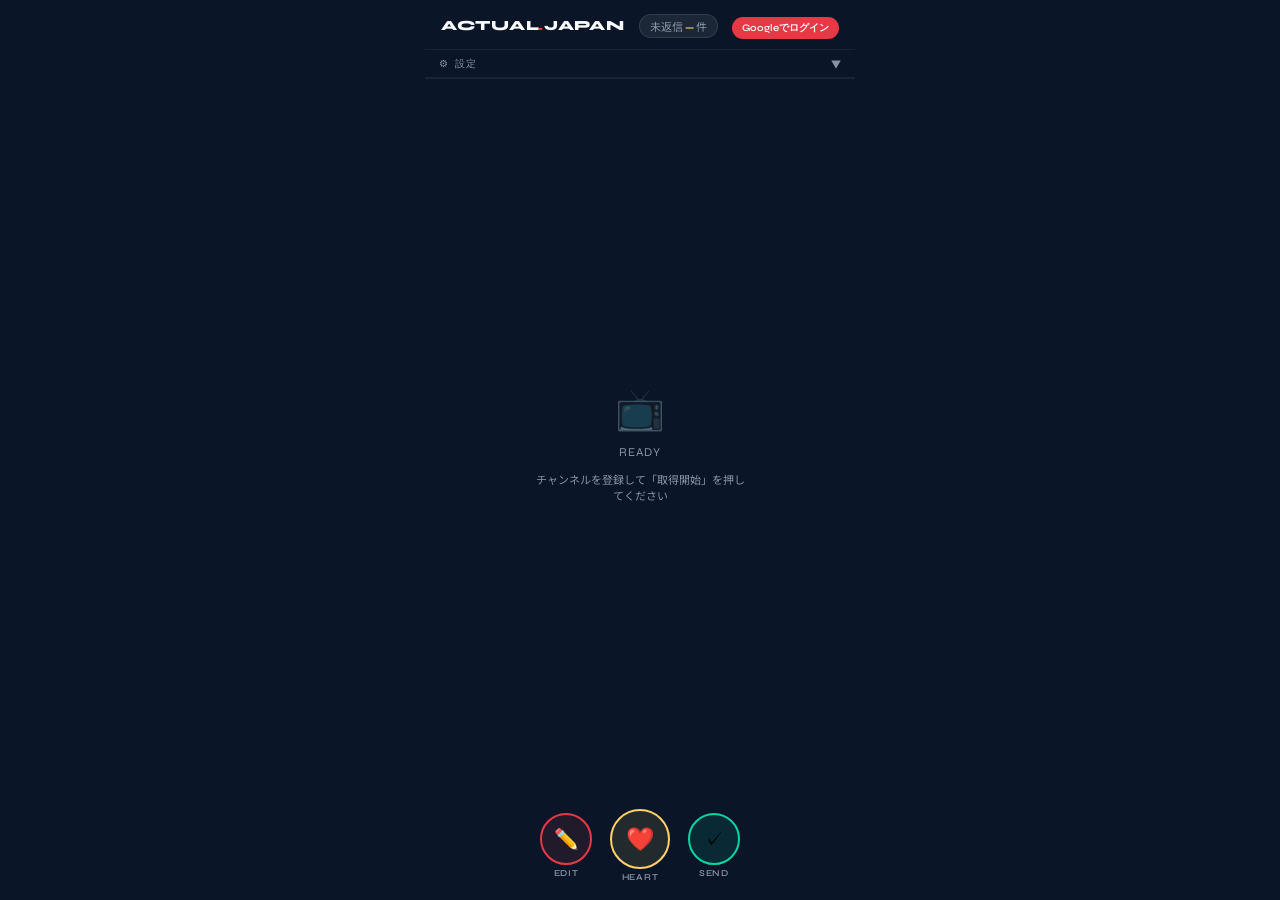
==== youtube-comment-swiper/index.html @ be563d52 "Add YouTube like feature" ====
<!DOCTYPE html>
<html lang="ja">

<head>
    <meta charset="UTF-8">
    <meta name="viewport" content="width=device-width, initial-scale=1.0, maximum-scale=1.0, user-scalable=no">
    <title>ACTUAL JAPAN — Comment Swiper</title>
    <style>
        @import url('https://fonts.googleapis.com/css2?family=Syne:wght@400;600;800&family=Noto+Sans+JP:wght@400;500;700&display=swap');

        :root {
            --navy: #0a1628;
            --navy-mid: #112240;
            --navy-light: #1e3a5f;
            --red: #e63946;
            --white: #f8f9fa;
            --gray: #8892a4;
            --gold: #ffd166;
            --green: #06d6a0;
        }

        * {
            margin: 0;
            padding: 0;
            box-sizing: border-box;
            -webkit-tap-highlight-color: transparent;
        }

        html,
        body {
            height: 100%;
        }

        body {
            font-family: 'Noto Sans JP', sans-serif;
            background: var(--navy);
            color: var(--white);
            height: 100%;
            overflow: hidden;
            display: flex;
            flex-direction: column;
            max-width: 430px;
            margin: 0 auto;
            position: relative;
        }

        /* ── Header ── */
        .header {
            padding: 12px 16px 10px;
            display: flex;
            align-items: center;
            justify-content: space-between;
            flex-shrink: 0;
            border-bottom: 1px solid rgba(255, 255, 255, 0.06);
        }

        .logo {
            font-family: 'Syne', sans-serif;
            font-weight: 800;
            font-size: 14px;
            letter-spacing: 0.05em;
        }

        .logo span {
            color: var(--red);
        }

        .stat-badge {
            background: rgba(255, 255, 255, 0.07);
            border: 1px solid rgba(255, 255, 255, 0.1);
            border-radius: 20px;
            padding: 3px 10px;
            font-size: 11px;
            color: var(--gray);
        }

        .stat-badge b {
            color: var(--gold);
            font-family: 'Syne', sans-serif;
        }

        /* Login button & status */
        .login-btn {
            background: var(--red);
            border: none;
            color: var(--white);
            border-radius: 16px;
            padding: 4px 10px;
            font-size: 10px;
            font-family: 'Syne', sans-serif;
            font-weight: 600;
            cursor: pointer;
            white-space: nowrap;
            transition: opacity 0.15s;
        }

        .login-btn:active {
            opacity: 0.8;
        }

        .login-status {
            display: flex;
            align-items: center;
            gap: 4px;
            font-size: 10px;
            color: var(--green);
            font-family: 'Syne', sans-serif;
            font-weight: 600;
        }

        .login-dot {
            width: 6px;
            height: 6px;
            border-radius: 50%;
            background: var(--green);
        }

        /* ── Settings panel (collapsible) ── */
        .settings-panel {
            flex-shrink: 0;
            border-bottom: 1px solid rgba(255, 255, 255, 0.07);
            overflow: hidden;
            overflow-y: auto;
            max-height: 40vh;
            transition: max-height 0.3s ease;
        }

        .settings-panel.collapsed {
            max-height: 0;
            overflow: hidden;
        }

        .settings-inner {
            padding: 10px 14px 12px;
            display: flex;
            flex-direction: column;
            gap: 8px;
        }

        /* API Keys */
        .section-label {
            font-family: 'Syne', sans-serif;
            font-size: 9px;
            letter-spacing: 0.15em;
            color: var(--gray);
            margin-bottom: 2px;
        }

        .config-input {
            width: 100%;
            background: rgba(255, 255, 255, 0.05);
            border: 1px solid rgba(255, 255, 255, 0.1);
            border-radius: 7px;
            padding: 8px 11px;
            color: var(--white);
            font-size: 11px;
            outline: none;
            font-family: inherit;
            transition: border-color 0.2s;
        }

        .config-input::placeholder {
            color: var(--gray);
        }

        .config-input:focus {
            border-color: var(--gold);
        }

        /* Channel row */
        .channel-row {
            display: flex;
            gap: 7px;
            align-items: center;
        }

        .btn-sm {
            background: var(--navy-light);
            border: 1px solid rgba(255, 255, 255, 0.12);
            color: var(--white);
            border-radius: 7px;
            padding: 8px 11px;
            font-size: 11px;
            font-family: 'Syne', sans-serif;
            font-weight: 600;
            cursor: pointer;
            white-space: nowrap;
            flex-shrink: 0;
            transition: background 0.15s;
        }

        .btn-sm:active {
            background: var(--navy-mid);
        }

        /* Channel chips */
        .channel-chips {
            display: flex;
            flex-wrap: wrap;
            gap: 5px;
        }

        .chip {
            display: flex;
            align-items: center;
            gap: 4px;
            background: rgba(255, 255, 255, 0.07);
            border: 1px solid rgba(255, 255, 255, 0.1);
            border-radius: 20px;
            padding: 3px 8px 3px 10px;
            font-size: 11px;
            cursor: pointer;
            transition: border-color 0.15s;
        }

        .chip.active {
            border-color: var(--gold);
            color: var(--gold);
        }

        .chip-del {
            font-size: 13px;
            color: var(--gray);
            cursor: pointer;
            line-height: 1;
            padding: 0 1px;
        }

        .chip-del:hover {
            color: var(--red);
        }

        /* Mode toggle + fetch */
        .mode-row {
            display: flex;
            gap: 6px;
            align-items: center;
        }

        .mode-toggle {
            flex: 1;
            display: flex;
            background: rgba(255, 255, 255, 0.05);
            border: 1px solid rgba(255, 255, 255, 0.1);
            border-radius: 7px;
            overflow: hidden;
        }

        .mode-btn {
            flex: 1;
            border: none;
            background: none;
            color: var(--gray);
            font-size: 10px;
            font-family: 'Syne', sans-serif;
            font-weight: 600;
            letter-spacing: 0.06em;
            padding: 8px 4px;
            cursor: pointer;
            transition: background 0.15s, color 0.15s;
        }

        .mode-btn.active {
            background: var(--navy-light);
            color: var(--white);
        }

        .fetch-btn {
            background: var(--red);
            border: none;
            color: var(--white);
            border-radius: 7px;
            padding: 8px 14px;
            font-size: 11px;
            font-family: 'Syne', sans-serif;
            font-weight: 700;
            letter-spacing: 0.05em;
            cursor: pointer;
            white-space: nowrap;
            flex-shrink: 0;
            transition: opacity 0.15s;
        }

        .fetch-btn:active {
            opacity: 0.8;
        }

        .fetch-btn:disabled {
            opacity: 0.4;
            cursor: not-allowed;
        }

        /* ── Toggle panel button ── */
        .panel-toggle-bar {
            flex-shrink: 0;
            padding: 6px 14px;
            display: flex;
            align-items: center;
            justify-content: space-between;
            gap: 8px;
            border-bottom: 1px solid rgba(255, 255, 255, 0.06);
            cursor: pointer;
        }

        .panel-toggle-title {
            font-family: 'Syne', sans-serif;
            font-size: 10px;
            letter-spacing: 0.1em;
            color: var(--gray);
            display: flex;
            align-items: center;
            gap: 6px;
        }

        .panel-toggle-arrow {
            font-size: 10px;
            color: var(--gray);
            transition: transform 0.2s;
        }

        .panel-toggle-arrow.open {
            transform: rotate(180deg);
        }

        .progress-bar-wrap {
            flex: 1;
            background: rgba(255, 255, 255, 0.07);
            border-radius: 4px;
            height: 4px;
            overflow: hidden;
        }

        .progress-bar-fill {
            height: 100%;
            background: var(--gold);
            border-radius: 4px;
            width: 0%;
            transition: width 0.4s ease;
        }

        /* ── Card stack area ── */
        .stack-area {
            flex: 1;
            position: relative;
            padding: 8px 14px;
            overflow: hidden;
            min-height: 0;
        }

        /* Loading overlay */
        .loading-overlay {
            position: absolute;
            inset: 0;
            background: rgba(10, 22, 40, 0.88);
            z-index: 50;
            display: flex;
            flex-direction: column;
            align-items: center;
            justify-content: center;
            gap: 12px;
            opacity: 0;
            pointer-events: none;
            transition: opacity 0.2s;
            border-radius: 8px;
        }

        .loading-overlay.active {
            opacity: 1;
            pointer-events: all;
        }

        .spinner {
            width: 34px;
            height: 34px;
            border: 3px solid rgba(255, 255, 255, 0.08);
            border-top-color: var(--gold);
            border-radius: 50%;
            animation: spin 0.75s linear infinite;
        }

        @keyframes spin {
            to {
                transform: rotate(360deg);
            }
        }

        .loading-text {
            font-size: 11px;
            color: var(--gray);
            font-family: 'Syne', sans-serif;
            letter-spacing: 0.1em;
            text-align: center;
            max-width: 240px;
        }

        /* Hint */
        .hint-left,
        .hint-right,
        .hint-up {
            position: absolute;
            top: 50%;
            transform: translateY(-50%);
            z-index: 100;
            pointer-events: none;
            opacity: 0;
            transition: opacity 0.1s;
            display: flex;
            flex-direction: column;
            align-items: center;
            gap: 4px;
        }

        .hint-left {
            left: 18px;
        }

        .hint-right {
            right: 18px;
        }

        .hint-up {
            top: 28px;
            left: 50%;
            transform: translateX(-50%);
        }

        .hint-icon {
            width: 48px;
            height: 48px;
            border-radius: 50%;
            border: 3px solid;
            display: flex;
            align-items: center;
            justify-content: center;
            font-size: 20px;
        }

        .hint-left .hint-icon {
            border-color: var(--red);
            background: rgba(230, 57, 70, 0.15);
        }

        .hint-right .hint-icon {
            border-color: var(--green);
            background: rgba(6, 214, 160, 0.15);
        }

        .hint-up .hint-icon {
            border-color: var(--gold);
            background: rgba(255, 209, 102, 0.15);
        }

        .hint-label {
            font-size: 9px;
            font-weight: 700;
            letter-spacing: 0.1em;
            font-family: 'Syne', sans-serif;
        }

        .hint-left .hint-label {
            color: var(--red);
        }

        .hint-right .hint-label {
            color: var(--green);
        }

        .hint-up .hint-label {
            color: var(--gold);
        }

        /* Heart burst animation */
        .heart-burst {
            position: fixed;
            top: 50%;
            left: 50%;
            transform: translate(-50%, -50%);
            font-size: 80px;
            z-index: 500;
            pointer-events: none;
            animation: heartPop 0.7s ease-out forwards;
        }

        @keyframes heartPop {
            0% {
                opacity: 1;
                transform: translate(-50%, -50%) scale(0.3);
            }

            40% {
                opacity: 1;
                transform: translate(-50%, -50%) scale(1.3);
            }

            100% {
                opacity: 0;
                transform: translate(-50%, -70%) scale(1.6);
            }
        }

        /* Comment card */
        .comment-card {
            position: absolute;
            top: 50%;
            left: 50%;
            transform: translate(-50%, -50%);
            width: calc(100% - 44px);
            max-width: 370px;
            background: var(--navy-mid);
            border: 1px solid rgba(255, 255, 255, 0.1);
            border-radius: 18px;
            padding: 16px;
            cursor: grab;
            user-select: none;
            will-change: transform;
            box-shadow: 0 8px 40px rgba(0, 0, 0, 0.5);
            overflow-y: auto;
            max-height: calc(100% - 16px);
        }

        .comment-card.is-next {
            transform: translate(-50%, calc(-50% + 14px)) scale(0.94);
            z-index: 1;
            pointer-events: none;
        }

        .comment-card.is-top {
            z-index: 10;
        }

        .comment-card.snap-back {
            transition: transform 0.4s cubic-bezier(0.34, 1.56, 0.64, 1);
        }

        /* Video source badge on card */
        .video-badge {
            display: flex;
            align-items: center;
            gap: 5px;
            background: rgba(255, 255, 255, 0.06);
            border-radius: 6px;
            padding: 5px 8px;
            margin-bottom: 12px;
            font-size: 10px;
            color: var(--gray);
        }

        .video-badge-icon {
            color: var(--red);
            font-size: 11px;
            flex-shrink: 0;
        }

        .video-badge-title {
            flex: 1;
            min-width: 0;
            white-space: nowrap;
            overflow: hidden;
            text-overflow: ellipsis;
        }

        .commenter-row {
            display: flex;
            align-items: center;
            gap: 9px;
            margin-bottom: 11px;
        }

        .avatar {
            width: 32px;
            height: 32px;
            border-radius: 50%;
            display: flex;
            align-items: center;
            justify-content: center;
            font-weight: 700;
            font-size: 12px;
            flex-shrink: 0;
        }

        .commenter-info {
            flex: 1;
            min-width: 0;
        }

        .commenter-name {
            font-size: 12px;
            font-weight: 700;
            white-space: nowrap;
            overflow: hidden;
            text-overflow: ellipsis;
        }

        .comment-time {
            font-size: 10px;
            color: var(--gray);
        }

        .like-count {
            font-size: 10px;
            color: var(--gray);
            display: flex;
            align-items: center;
            gap: 2px;
            flex-shrink: 0;
        }

        .comment-text {
            font-size: 13px;
            line-height: 1.65;
            color: var(--white);
            margin-bottom: 11px;
            word-break: break-word;
            display: -webkit-box;
            -webkit-line-clamp: 8;
            line-clamp: 8;
            -webkit-box-orient: vertical;
            overflow: hidden;
        }

        .comment-text.expanded {
            -webkit-line-clamp: unset;
            line-clamp: unset;
        }

        /* Period filter */
        .period-toggle {
            flex: 1;
            display: flex;
            background: rgba(255, 255, 255, 0.05);
            border: 1px solid rgba(255, 255, 255, 0.1);
            border-radius: 7px;
            overflow: hidden;
        }

        .period-btn {
            flex: 1;
            border: none;
            background: none;
            color: var(--gray);
            font-size: 9px;
            font-family: 'Syne', sans-serif;
            font-weight: 600;
            letter-spacing: 0.04em;
            padding: 7px 2px;
            cursor: pointer;
            transition: background 0.15s, color 0.15s;
        }

        .period-btn.active {
            background: var(--navy-light);
            color: var(--white);
        }

        /* Studio link */
        .studio-link {
            display: inline-flex;
            align-items: center;
            gap: 4px;
            background: rgba(255, 255, 255, 0.06);
            border: 1px solid rgba(255, 255, 255, 0.1);
            border-radius: 5px;
            padding: 4px 9px;
            font-size: 10px;
            color: var(--gray);
            text-decoration: none;
            margin-bottom: 10px;
            transition: border-color 0.15s, color 0.15s;
            cursor: pointer;
        }

        .studio-link:hover {
            border-color: var(--gold);
            color: var(--gold);
        }

        .expand-btn {
            font-size: 10px;
            color: var(--gold);
            cursor: pointer;
            background: none;
            border: none;
            padding: 0;
            margin-bottom: 9px;
        }

        .divider {
            height: 1px;
            background: rgba(255, 255, 255, 0.07);
            margin-bottom: 11px;
        }

        .ai-reply-label {
            font-size: 9px;
            font-family: 'Syne', sans-serif;
            font-weight: 600;
            letter-spacing: 0.12em;
            color: var(--gold);
            margin-bottom: 6px;
            display: flex;
            align-items: center;
            gap: 5px;
        }

        .ai-reply-label.loading::before {
            content: '';
            display: inline-block;
            width: 5px;
            height: 5px;
            border-radius: 50%;
            background: var(--gold);
            animation: pulse 1.5s infinite;
            flex-shrink: 0;
        }

        @keyframes pulse {

            0%,
            100% {
                opacity: 1;
                transform: scale(1);
            }

            50% {
                opacity: 0.4;
                transform: scale(0.6);
            }
        }

        .ai-reply-text {
            font-size: 12px;
            line-height: 1.6;
            color: rgba(248, 249, 250, 0.85);
            background: rgba(255, 255, 255, 0.05);
            border-left: 2px solid var(--gray);
            padding: 9px 11px;
            border-radius: 0 7px 7px 0;
            transition: border-color 0.3s;
        }

        .card-index {
            position: absolute;
            top: 13px;
            right: 15px;
            font-family: 'Syne', sans-serif;
            font-size: 10px;
            color: var(--gray);
        }

        /* ── Actions ── */
        .actions {
            padding: 8px 20px 18px;
            display: flex;
            justify-content: center;
            align-items: center;
            gap: 18px;
            flex-shrink: 0;
        }

        .btn {
            display: flex;
            flex-direction: column;
            align-items: center;
            gap: 3px;
            cursor: pointer;
            background: none;
            border: none;
        }

        .btn-circle {
            width: 52px;
            height: 52px;
            border-radius: 50%;
            display: flex;
            align-items: center;
            justify-content: center;
            font-size: 20px;
            border: 2px solid;
            transition: transform 0.15s;
        }

        .btn:active .btn-circle {
            transform: scale(0.9);
        }

        .btn-edit .btn-circle {
            border-color: var(--red);
            background: rgba(230, 57, 70, 0.1);
        }

        .btn-heart .btn-circle {
            border-color: var(--gold);
            background: rgba(255, 209, 102, 0.1);
            width: 60px;
            height: 60px;
            font-size: 23px;
        }

        .btn-send .btn-circle {
            border-color: var(--green);
            background: rgba(6, 214, 160, 0.1);
        }

        .btn-label {
            font-size: 9px;
            font-family: 'Syne', sans-serif;
            font-weight: 600;
            letter-spacing: 0.08em;
            color: var(--gray);
        }

        /* ── Voice modal ── */
        .modal-overlay {
            position: fixed;
            inset: 0;
            background: rgba(10, 22, 40, 0.95);
            z-index: 200;
            display: flex;
            flex-direction: column;
            align-items: center;
            justify-content: center;
            gap: 20px;
            backdrop-filter: blur(8px);
            opacity: 0;
            pointer-events: none;
            transition: opacity 0.2s;
        }

        .modal-overlay.active {
            opacity: 1;
            pointer-events: all;
        }

        .modal-title {
            font-family: 'Syne', sans-serif;
            font-size: 12px;
            letter-spacing: 0.15em;
            color: var(--gray);
        }

        .voice-ring {
            width: 90px;
            height: 90px;
            border-radius: 50%;
            border: 3px solid var(--gold);
            display: flex;
            align-items: center;
            justify-content: center;
            font-size: 36px;
            cursor: pointer;
        }

        .voice-ring.recording {
            animation: ring-pulse 0.8s ease-in-out infinite alternate;
            border-color: var(--red);
        }

        @keyframes ring-pulse {
            from {
                box-shadow: 0 0 0 0 rgba(230, 57, 70, 0.4);
            }

            to {
                box-shadow: 0 0 0 18px rgba(230, 57, 70, 0);
            }
        }

        .voice-instruction {
            font-size: 12px;
            color: var(--gray);
            text-align: center;
            max-width: 260px;
        }

        .voice-transcript {
            font-size: 13px;
            color: var(--white);
            background: rgba(255, 255, 255, 0.06);
            border: 1px solid rgba(255, 255, 255, 0.1);
            border-radius: 10px;
            padding: 10px 14px;
            max-width: 280px;
            min-height: 40px;
            text-align: center;
            line-height: 1.5;
            word-break: break-word;
        }

        .modal-close {
            background: rgba(255, 255, 255, 0.08);
            border: none;
            color: var(--white);
            padding: 9px 26px;
            border-radius: 20px;
            font-family: 'Syne', sans-serif;
            font-size: 11px;
            letter-spacing: 0.1em;
            cursor: pointer;
        }

        /* ── Toast ── */
        .toast {
            position: fixed;
            bottom: 90px;
            left: 50%;
            transform: translateX(-50%) translateY(20px);
            background: var(--navy-mid);
            border: 1px solid rgba(255, 255, 255, 0.12);
            border-radius: 28px;
            padding: 9px 20px;
            font-size: 12px;
            font-weight: 500;
            opacity: 0;
            transition: all 0.3s;
            z-index: 300;
            white-space: nowrap;
        }

        .toast.show {
            opacity: 1;
            transform: translateX(-50%) translateY(0);
        }

        /* ── Empty state ── */
        .empty-state {
            display: none;
            position: absolute;
            top: 50%;
            left: 50%;
            transform: translate(-50%, -50%);
            flex-direction: column;
            align-items: center;
            gap: 10px;
            color: var(--gray);
            text-align: center;
        }

        .empty-state.visible {
            display: flex;
        }

        .empty-icon {
            font-size: 40px;
            opacity: 0.4;
        }

        .empty-text {
            font-family: 'Syne', sans-serif;
            font-size: 12px;
            letter-spacing: 0.1em;
        }
    </style>
</head>

<body>

    <!-- Header -->
    <div class="header">
        <div class="logo">ACTUAL<span>.</span>JAPAN</div>
        <div class="stat-badge">未返信 <b id="count">—</b> 件</div>
        <div id="authArea">
            <button class="login-btn" id="loginBtn" onclick="startOAuth()">Googleでログイン</button>
        </div>
    </div>

    <!-- Settings panel toggle bar -->
    <div class="panel-toggle-bar" id="panelToggleBar" onclick="togglePanel()">
        <div class="panel-toggle-title">
            ⚙ <span id="panelToggleLabel">設定</span>
        </div>
        <div class="progress-bar-wrap" id="progressWrap" style="display:none">
            <div class="progress-bar-fill" id="progressFill"></div>
        </div>
        <div class="panel-toggle-arrow" id="panelArrow">▼</div>
    </div>

    <!-- Settings panel -->
    <div class="settings-panel collapsed" id="settingsPanel">
        <div class="settings-inner">

            <!-- API Keys -->
            <div class="section-label">API KEYS</div>
            <input type="password" id="ytApiKey" class="config-input" placeholder="YouTube Data API キー（必須）"
                autocomplete="off" />
            <input type="password" id="claudeApiKey" class="config-input" placeholder="Claude APIキー（未入力: モック返信）"
                autocomplete="off" />

            <!-- Channel input -->
            <div class="section-label" style="margin-top:4px">チャンネル登録</div>
            <div class="channel-row">
                <input type="text" id="channelInput" class="config-input" placeholder="チャンネルURL または @handle または チャンネルID"
                    autocomplete="off" />
                <button class="btn-sm" onclick="addChannel()">追加</button>
            </div>
            <div class="channel-chips" id="channelChips">
                <!-- Channel chips will be added here -->
            </div>

            <!-- Period filter -->
            <div class="section-label" style="margin-top:4px">対象期間</div>
            <div class="period-toggle">
                <button class="period-btn active" id="period1w" onclick="setPeriod('1w')">1週間</button>
                <button class="period-btn" id="period1m" onclick="setPeriod('1m')">1ヶ月</button>
                <button class="period-btn" id="period3m" onclick="setPeriod('3m')">3ヶ月</button>
                <button class="period-btn" id="periodAll" onclick="setPeriod('all')">全期間</button>
            </div>

            <!-- Mode + Fetch -->
            <div class="mode-row">
                <div class="mode-toggle">
                    <button class="mode-btn active" id="modeNormal" onclick="setMode('normal')">通常<br><span
                            style="font-size:9px;opacity:0.7">直近20本</span></button>
                    <button class="mode-btn" id="modeBulk" onclick="setMode('bulk')">一括<br><span
                            style="font-size:9px;opacity:0.7">全動画</span></button>
                </div>
                <button class="fetch-btn" id="fetchBtn" onclick="handleFetch()">取得開始</button>
            </div>

        </div>
    </div>

    <!-- Card stack -->
    <div class="stack-area" id="stackArea">
        <div class="loading-overlay" id="loadingOverlay">
            <div class="spinner"></div>
            <div class="loading-text" id="loadingText">取得中...</div>
        </div>
        <div class="hint-left" id="hintLeft">
            <div class="hint-icon">✏️</div>
            <div class="hint-label">EDIT</div>
        </div>
        <div class="hint-right" id="hintRight">
            <div class="hint-icon">✓</div>
            <div class="hint-label">SEND</div>
        </div>
        <div class="hint-up" id="hintUp">
            <div class="hint-icon">❤️</div>
            <div class="hint-label">HEART</div>
        </div>
        <div class="empty-state visible" id="emptyState">
            <div class="empty-icon">📺</div>
            <div class="empty-text">READY</div>
            <div style="font-size:11px;margin-top:2px">チャンネルを登録して「取得開始」を押してください</div>
        </div>
    </div>

    <!-- Actions -->
    <div class="actions">
        <button class="btn btn-edit" onclick="swipeLeft()">
            <div class="btn-circle">✏️</div>
            <div class="btn-label">EDIT</div>
        </button>
        <button class="btn btn-heart" onclick="swipeUp()">
            <div class="btn-circle">❤️</div>
            <div class="btn-label">HEART</div>
        </button>
        <button class="btn btn-send" onclick="swipeRight()">
            <div class="btn-circle">✓</div>
            <div class="btn-label">SEND</div>
        </button>
    </div>

    <!-- Voice Modal -->
    <div class="modal-overlay" id="voiceModal">
        <div class="modal-title">🎙️ 音声で返信を修正</div>
        <div class="voice-ring" id="voiceRing" onclick="toggleRecording()">🎙️</div>
        <div class="voice-instruction" id="voiceInstruction">タップして録音開始<br>どう修正したいかを話してください</div>
        <div class="voice-transcript" id="voiceTranscript" style="display:none"></div>
        <button class="modal-close" onclick="closeVoice()">キャンセル</button>
    </div>

    <div class="toast" id="toast"></div>

    <script>
        /* ═══════════════════════════════════════════
           STATE
        ═══════════════════════════════════════════ */
        var channels = [];          // { id, name, handle }
        var activeChannelIdx = -1;  // index of active channel
        var currentMode = 'normal'; // 'normal' | 'bulk'
        var periodFilter = '1w';    // '1w' | '1m' | '3m' | 'all'
        var panelOpen = false;

        // Comment queue (full unreplied list fetched from API)
        var commentQueue = [];   // all unreplied comments fetched so far
        var queueOffset = 0;     // how many have been loaded into cards
        var BATCH_SIZE = 25;

        // Card state
        var comments = [];       // currently-loaded batch in cards
        var cards = [];
        var currentIdx = 0;
        var topCard = null;
        var startX = 0, startY = 0, currentX = 0, currentY = 0;
        var isDragging = false;

        // Fetch state for background pagination
        var fetchState = null;  // { videoIds, videoIdIdx, nextPageToken, videoTitles }

        var COLORS = ['#e63946', '#ffd166', '#06d6a0', '#118ab2', '#9b5de5', '#f77f00', '#ef476f', '#26c485'];

        // OAuth / API
        var API_BASE_URL = 'https://anti-gravity-project-iota.vercel.app';
        var oauthAccessToken = localStorage.getItem('yt_access_token') || null;

        // ページロード時にURLフラグメントからaccess_tokenを取得
        (function () {
            var hash = window.location.hash.substring(1);
            if (hash) {
                var params = new URLSearchParams(hash);
                var token = params.get('access_token');
                if (token) {
                    oauthAccessToken = token;
                    localStorage.setItem('yt_access_token', token);
                    // URLからハッシュを削除（トークン漏洩防止）
                    history.replaceState(null, '', window.location.pathname + window.location.search);
                }
            }
            updateAuthUI();
        })();

        function startOAuth() {
            window.location.href = API_BASE_URL + '/api/auth';
        }

        function updateAuthUI() {
            var area = document.getElementById('authArea');
            if (oauthAccessToken) {
                area.innerHTML = '<div class="login-status"><div class="login-dot"></div>CONNECTED</div>';
            } else {
                area.innerHTML = '<button class="login-btn" id="loginBtn" onclick="startOAuth()">Googleでログイン</button>';
            }
        }


        /* ═══════════════════════════════════════════
           PANEL TOGGLE
        ═══════════════════════════════════════════ */
        function togglePanel() {
            panelOpen = !panelOpen;
            document.getElementById('settingsPanel').classList.toggle('collapsed', !panelOpen);
            var arrow = document.getElementById('panelArrow');
            arrow.classList.toggle('open', panelOpen);
        }


        /* ═══════════════════════════════════════════
           MODE TOGGLE
        ═══════════════════════════════════════════ */
        function setPeriod(p) {
            periodFilter = p;
            document.getElementById('period1w').classList.toggle('active', p === '1w');
            document.getElementById('period1m').classList.toggle('active', p === '1m');
            document.getElementById('period3m').classList.toggle('active', p === '3m');
            document.getElementById('periodAll').classList.toggle('active', p === 'all');
        }

        function setMode(mode) {
            currentMode = mode;
            document.getElementById('modeNormal').classList.toggle('active', mode === 'normal');
            document.getElementById('modeBulk').classList.toggle('active', mode === 'bulk');
        }


        /* ═══════════════════════════════════════════
           CHANNEL MANAGEMENT
        ═══════════════════════════════════════════ */
        function addChannel() {
            var input = document.getElementById('channelInput').value.trim();
            if (!input) return;

            var ytKey = document.getElementById('ytApiKey').value.trim();
            if (!ytKey) { showToast('⚠️ YouTube APIキーを入力してください'); return; }

            setLoading(true, 'チャンネル情報を取得中...');

            resolveChannelId(input, ytKey)
                .then(function (ch) {
                    // Avoid duplicates
                    for (var i = 0; i < channels.length; i++) {
                        if (channels[i].id === ch.id) {
                            showToast('⚠️ このチャンネルは既に登録されています');
                            setLoading(false);
                            return;
                        }
                    }
                    channels.push(ch);
                    renderChips();
                    setActiveChannel(channels.length - 1);
                    document.getElementById('channelInput').value = '';
                    setLoading(false);
                    showToast('✅ 登録: ' + ch.name);
                })
                .catch(function (err) {
                    setLoading(false);
                    showToast('❌ ' + err.message);
                });
        }

        function resolveChannelId(input, ytKey) {
            // Try to extract channel ID
            var chId = null;

            // Direct UCxxx ID
            if (/^UC[A-Za-z0-9_-]{22}$/.test(input)) {
                chId = input;
            }
            // URL: /channel/UCxxx
            var m = input.match(/\/channel\/(UC[A-Za-z0-9_-]{22})/);
            if (m) chId = m[1];

            if (chId) {
                // Fetch channel info by ID
                return fetch('https://www.googleapis.com/youtube/v3/channels?part=snippet&id=' + chId + '&key=' + ytKey)
                    .then(function (r) { return r.json(); })
                    .then(function (data) {
                        if (!data.items || !data.items.length) throw new Error('チャンネルが見つかりません');
                        var s = data.items[0].snippet;
                        return { id: chId, name: s.title, handle: s.customUrl || chId };
                    });
            }

            // Handle: @username or youtube.com/@username
            var handle = input;
            m = input.match(/@([A-Za-z0-9_.-]+)/);
            if (m) handle = '@' + m[1];
            else if (!handle.startsWith('@')) handle = '@' + handle;

            return fetch('https://www.googleapis.com/youtube/v3/channels?part=snippet&forHandle=' + encodeURIComponent(handle) + '&key=' + ytKey)
                .then(function (r) { return r.json(); })
                .then(function (data) {
                    if (!data.items || !data.items.length) throw new Error('チャンネルが見つかりません: ' + handle);
                    var item = data.items[0];
                    return { id: item.id, name: item.snippet.title, handle: item.snippet.customUrl || handle };
                });
        }

        function setActiveChannel(idx) {
            activeChannelIdx = idx;
            renderChips();
        }

        function removeChannel(idx) {
            channels.splice(idx, 1);
            if (activeChannelIdx >= channels.length) activeChannelIdx = channels.length - 1;
            renderChips();
        }

        function renderChips() {
            var wrap = document.getElementById('channelChips');
            wrap.innerHTML = '';
            channels.forEach(function (ch, i) {
                var chip = document.createElement('div');
                chip.className = 'chip' + (i === activeChannelIdx ? ' active' : '');
                chip.innerHTML = escapeHtml(ch.name) +
                    '<span class="chip-del" onclick="event.stopPropagation();removeChannel(' + i + ')">×</span>';
                chip.addEventListener('click', function () { setActiveChannel(i); });
                wrap.appendChild(chip);
            });
        }


        /* ═══════════════════════════════════════════
           MAIN FETCH FLOW
        ═══════════════════════════════════════════ */
        function handleFetch() {
            var ytKey = document.getElementById('ytApiKey').value.trim();
            if (!ytKey) { showToast('⚠️ YouTube APIキーを入力してください'); return; }
            if (activeChannelIdx < 0 || !channels[activeChannelIdx]) {
                showToast('⚠️ チャンネルを登録・選択してください'); return;
            }

            var ch = channels[activeChannelIdx];
            var btn = document.getElementById('fetchBtn');
            btn.disabled = true;

            // Reset state
            commentQueue = [];
            queueOffset = 0;
            clearCards();
            document.getElementById('emptyState').classList.remove('visible');
            document.getElementById('progressWrap').style.display = 'flex';
            document.getElementById('progressFill').style.width = '0%';

            // Collapse panel
            if (panelOpen) togglePanel();

            setLoading(true, 'アップロードリストを取得中...');

            // Step 1: Get uploads playlist ID
            fetch('https://www.googleapis.com/youtube/v3/channels?part=contentDetails,snippet&id=' + ch.id + '&key=' + ytKey)
                .then(function (r) { return r.json(); })
                .then(function (data) {
                    if (!data.items || !data.items.length) throw new Error('チャンネル情報が取得できません');
                    var uploadsId = data.items[0].contentDetails.relatedPlaylists.uploads;

                    // Step 2: Get video IDs from uploads playlist
                    var maxVideos = currentMode === 'normal' ? 20 : 999999;
                    return fetchVideoIds(uploadsId, ytKey, maxVideos);
                })
                .then(function (result) {
                    var videoIds = result.ids;
                    var videoTitles = result.titles; // { [videoId]: title }

                    if (videoIds.length === 0) throw new Error('動画が見つかりませんでした');

                    setLoading(true, '動画 0 / ' + videoIds.length + ' を処理中...');
                    fetchState = {
                        videoIds: videoIds,
                        videoIdIdx: 0,
                        videoTitles: videoTitles,
                        ytKey: ytKey
                    };

                    return fetchNextVideoBatch();
                })
                .then(function () {
                    btn.disabled = false;
                })
                .catch(function (err) {
                    setLoading(false);
                    btn.disabled = false;
                    showToast('❌ ' + err.message);
                    console.error(err);
                });
        }

        function fetchVideoIds(uploadsId, ytKey, maxVideos) {
            var ids = [];
            var titles = {};
            var pageToken = '';

            function fetchPage() {
                var url = 'https://www.googleapis.com/youtube/v3/playlistItems?part=snippet&playlistId=' + uploadsId +
                    '&maxResults=50&key=' + ytKey;
                if (pageToken) url += '&pageToken=' + pageToken;

                return fetch(url)
                    .then(function (r) { return r.json(); })
                    .then(function (data) {
                        if (data.error) throw new Error(data.error.message);
                        (data.items || []).forEach(function (item) {
                            var vid = item.snippet.resourceId.videoId;
                            ids.push(vid);
                            titles[vid] = item.snippet.title;
                        });
                        pageToken = data.nextPageToken || '';
                        if (pageToken && ids.length < maxVideos) return fetchPage();
                        return { ids: ids.slice(0, maxVideos), titles: titles };
                    });
            }

            return fetchPage();
        }

        // Fetch unreplied comments for videos one by one
        function fetchNextVideoBatch() {
            if (!fetchState) return Promise.resolve();

            var fs = fetchState;
            var ytKey = fs.ytKey;

            function processVideo() {
                if (fs.videoIdIdx >= fs.videoIds.length) {
                    // Done with all videos
                    setLoading(false);
                    document.getElementById('progressFill').style.width = '100%';

                    if (commentQueue.length === 0) {
                        showToast('✅ 未返信コメントは0件です');
                        document.getElementById('emptyState').innerHTML =
                            '<div class="empty-icon">🎉</div>' +
                            '<div class="empty-text">未返信なし</div>' +
                            '<div style="font-size:11px">すべてのコメントに返信済みです</div>';
                        document.getElementById('emptyState').classList.add('visible');
                    } else {
                        // 新着順（公開日時の降順）でソート
                        commentQueue.sort(function (a, b) {
                            return new Date(b.publishedAt) - new Date(a.publishedAt);
                        });
                        showToast('✅ 未返信コメント ' + commentQueue.length + '件を取得');
                        loadNextBatch();
                    }
                    return Promise.resolve();
                }

                var videoId = fs.videoIds[fs.videoIdIdx];
                var videoTitle = fs.videoTitles[videoId] || '不明な動画';
                var progress = Math.round((fs.videoIdIdx / fs.videoIds.length) * 100);
                document.getElementById('progressFill').style.width = progress + '%';
                setLoading(true, '動画 ' + (fs.videoIdIdx + 1) + ' / ' + fs.videoIds.length + ' を処理中...\n' + videoTitle.substring(0, 30));

                return fetchUnrepliedComments(videoId, videoTitle, ytKey)
                    .then(function (newComments) {
                        commentQueue = commentQueue.concat(newComments);
                        document.getElementById('count').textContent = commentQueue.length + (fs.videoIdIdx < fs.videoIds.length - 1 ? '+' : '');
                        fs.videoIdIdx++;
                        return processVideo();
                    })
                    .catch(function (err) {
                        // Some videos have comments disabled — skip them
                        console.warn('Skipping video', videoId, err.message);
                        fs.videoIdIdx++;
                        return processVideo();
                    });
            }

            return processVideo();
        }

        // 期間フィルターの基準日を取得
        function getPeriodCutoff() {
            if (periodFilter === 'all') return null;
            var now = new Date();
            if (periodFilter === '1w') now.setDate(now.getDate() - 7);
            else if (periodFilter === '1m') now.setMonth(now.getMonth() - 1);
            else if (periodFilter === '3m') now.setMonth(now.getMonth() - 3);
            return now;
        }

        function fetchUnrepliedComments(videoId, videoTitle, ytKey) {
            var unreplied = [];
            var cutoff = getPeriodCutoff();

            function fetchPage(pageToken) {
                var url = 'https://www.googleapis.com/youtube/v3/commentThreads?part=snippet&videoId=' + videoId +
                    '&maxResults=100&order=time&textFormat=plainText&key=' + ytKey;
                if (pageToken) url += '&pageToken=' + pageToken;

                return fetch(url)
                    .then(function (r) { return r.json(); })
                    .then(function (data) {
                        if (data.error) {
                            if (data.error.code === 403 || data.error.code === 404) return [];
                            throw new Error(data.error.message);
                        }
                        var shouldContinue = true;
                        (data.items || []).forEach(function (item) {
                            var s = item.snippet;
                            var top = s.topLevelComment.snippet;
                            var publishedDate = new Date(top.publishedAt);

                            // 期間フィルター: cutoffより古いコメントはスキップ（order=time なので以降も古い）
                            if (cutoff && publishedDate < cutoff) {
                                shouldContinue = false;
                                return;
                            }

                            // totalReplyCount === 0 のみ未返信と判定（シンプル＆高速）
                            if (s.totalReplyCount === 0) {
                                var authorName = top.authorDisplayName || '匿名';
                                // textOriginalを優先、なければtextDisplayを使用
                                var commentText = top.textOriginal || top.textDisplay || '';
                                unreplied.push({
                                    videoId: videoId,
                                    videoTitle: videoTitle,
                                    commentId: s.topLevelComment.id,
                                    name: authorName,
                                    handle: '@' + authorName.replace(/[^A-Za-z0-9]/g, '_').substring(0, 20).toLowerCase(),
                                    time: timeAgo(top.publishedAt),
                                    likes: top.likeCount || 0,
                                    text: commentText,
                                    avatar: getInitials(authorName),
                                    color: COLORS[Math.abs(hashCode(authorName)) % COLORS.length],
                                    publishedAt: top.publishedAt,
                                    apiFetched: false
                                });
                            }
                        });

                        if (shouldContinue && data.nextPageToken) return fetchPage(data.nextPageToken);
                        return unreplied;
                    });
            }

            return fetchPage('');
        }


        /* ═══════════════════════════════════════════
           BATCH LOADING INTO CARDS
        ═══════════════════════════════════════════ */
        function loadNextBatch() {
            var batch = commentQueue.slice(queueOffset, queueOffset + BATCH_SIZE);
            if (batch.length === 0) {
                // No more comments
                document.getElementById('emptyState').innerHTML =
                    '<div class="empty-icon">🎉</div>' +
                    '<div class="empty-text">ALL DONE!</div>' +
                    '<div style="font-size:11px">全未返信コメントに返信しました</div>';
                document.getElementById('emptyState').classList.add('visible');
                return;
            }
            queueOffset += batch.length;
            loadComments(batch, false);
        }

        function loadComments(data, reset) {
            var area = document.getElementById('stackArea');
            if (reset) {
                cards.forEach(function (c) { if (c.parentNode) c.parentNode.removeChild(c); });
                cards = [];
                currentIdx = 0;
                topCard = null;
            }

            comments = data;
            currentIdx = 0;

            // Remove old cards (keep hints + overlay + empty state)
            var old = area.querySelectorAll('.comment-card');
            old.forEach(function (c) { c.parentNode.removeChild(c); });
            cards = [];

            var totalRemaining = commentQueue.length - queueOffset + data.length;
            document.getElementById('count').textContent = totalRemaining;

            comments.forEach(function (c, i) {
                var card = document.createElement('div');
                card.className = 'comment-card ' + (i === 0 ? 'is-top' : (i === 1 ? 'is-next' : ''));
                if (i > 1) card.style.display = 'none';
                card.dataset.idx = i;

                var longText = (c.text || '').length > 110;

                var studioUrl = 'https://studio.youtube.com/video/' + c.videoId + '/comments';

                card.innerHTML =
                    '<div class="card-index"><span style="color:var(--gold);margin-right:6px">' + c.time + '</span>' + (queueOffset - data.length + i + 1) + ' / ' + commentQueue.length + '</div>' +
                    '<div class="video-badge">' +
                    '<span class="video-badge-icon">▶</span>' +
                    '<span class="video-badge-title">' + escapeHtml(c.videoTitle) + '</span>' +
                    '</div>' +
                    '<div class="commenter-row">' +
                    '<div class="avatar" style="background:' + c.color + '22;color:' + c.color + ';border:1.5px solid ' + c.color + '40">' + c.avatar + '</div>' +
                    '<div class="commenter-info">' +
                    '<div class="commenter-name">' + escapeHtml(c.name) + '</div>' +
                    '<div class="comment-time">' + c.time + '</div>' +
                    '</div>' +
                    '<div class="like-count">👍 ' + c.likes + '</div>' +
                    '</div>' +
                    '<div class="comment-text" id="ctext-' + i + '">' + escapeHtml(c.text) + '</div>' +
                    (longText ? '<button class="expand-btn" id="expand-' + i + '" onclick="toggleExpand(' + i + ')">もっと見る ▾</button>' : '') +
                    '<a class="studio-link" href="' + studioUrl + '" target="_blank" rel="noopener" onclick="event.stopPropagation()">🎬 Studioで確認</a>' +
                    '<div class="divider"></div>' +
                    '<div class="ai-reply-label" id="replyLabel-' + i + '">AI返信案</div>' +
                    '<div class="ai-reply-text" id="replyText-' + i + '" style="color:var(--gray)">カードを表示したら生成します...</div>';

                area.appendChild(card);
                cards.push(card);
            });

            document.getElementById('emptyState').classList.remove('visible');
            updateTopCard();
        }


        /* ═══════════════════════════════════════════
           CARD MANAGEMENT
        ═══════════════════════════════════════════ */
        function updateTopCard() {
            var remaining = Math.max(0, commentQueue.length - (queueOffset - comments.length + currentIdx));
            document.getElementById('count').textContent = remaining > 0 ? remaining : '0';

            cards.forEach(function (card, i) {
                card.classList.remove('is-top', 'is-next', 'snap-back');
                card.style.transform = '';
                card.style.transition = '';
                card.style.opacity = '';

                if (i === currentIdx) {
                    card.style.display = '';
                    card.classList.add('is-top');
                    attachDrag(card);
                    topCard = card;
                    fetchAiReply(i);
                } else if (i === currentIdx + 1) {
                    card.style.display = '';
                    card.classList.add('is-next');
                } else {
                    card.style.display = 'none';
                }
            });

            // Batch exhausted → auto load next
            if (currentIdx >= comments.length) {
                var more = commentQueue.length - queueOffset;
                if (more > 0) {
                    setLoading(true, '次の' + Math.min(BATCH_SIZE, more) + '件を読み込み中...');
                    setTimeout(function () {
                        setLoading(false);
                        loadNextBatch();
                    }, 600);
                } else if (queueOffset > 0) {
                    // All done
                    document.getElementById('emptyState').innerHTML =
                        '<div class="empty-icon">🎉</div>' +
                        '<div class="empty-text">ALL DONE!</div>' +
                        '<div style="font-size:11px">全未返信コメントに返信しました</div>';
                    document.getElementById('emptyState').classList.add('visible');
                    topCard = null;
                }
            }
        }

        function clearCards() {
            var area = document.getElementById('stackArea');
            var old = area.querySelectorAll('.comment-card');
            old.forEach(function (c) { c.parentNode.removeChild(c); });
            cards = [];
            comments = [];
            currentIdx = 0;
            topCard = null;
        }

        function attachDrag(card) {
            card.removeEventListener('touchstart', onStart);
            card.removeEventListener('mousedown', onStart);
            card.addEventListener('touchstart', onStart, { passive: true });
            card.addEventListener('mousedown', onStart);
        }

        function onStart(e) {
            if (e.target.tagName === 'BUTTON' || e.target.tagName === 'A') return;
            isDragging = true;
            startX = e.touches ? e.touches[0].clientX : e.clientX;
            startY = e.touches ? e.touches[0].clientY : e.clientY;
            currentX = 0;
            currentY = 0;
            if (topCard) topCard.style.transition = 'none';
            document.addEventListener('touchmove', onMove, { passive: false });
            document.addEventListener('mousemove', onMove);
            document.addEventListener('touchend', onEnd);
            document.addEventListener('mouseup', onEnd);
        }

        function onMove(e) {
            if (!isDragging || !topCard) return;
            var x = (e.touches ? e.touches[0].clientX : e.clientX) - startX;
            var y = (e.touches ? e.touches[0].clientY : e.clientY) - startY;
            if (e.cancelable) e.preventDefault();
            currentX = x;
            currentY = y;

            // 上方向の動きが大きい場合は上スワイプとして処理
            if (y < -30 && Math.abs(y) > Math.abs(x)) {
                topCard.style.transform = 'translate(-50%, calc(-50% + ' + y + 'px)) scale(' + (1 + y * 0.001) + ')';
                var upRatio = Math.min(Math.abs(y) / 80, 1);
                document.getElementById('hintUp').style.opacity = upRatio;
                document.getElementById('hintLeft').style.opacity = 0;
                document.getElementById('hintRight').style.opacity = 0;
            } else {
                var rotate = x * 0.06;
                topCard.style.transform = 'translate(calc(-50% + ' + x + 'px), -50%) rotate(' + rotate + 'deg)';
                var ratio = Math.min(Math.abs(x) / 80, 1);
                document.getElementById('hintLeft').style.opacity = x < -20 ? ratio : 0;
                document.getElementById('hintRight').style.opacity = x > 20 ? ratio : 0;
                document.getElementById('hintUp').style.opacity = 0;
            }
        }

        function onEnd() {
            if (!isDragging) return;
            isDragging = false;
            document.removeEventListener('touchmove', onMove);
            document.removeEventListener('mousemove', onMove);
            document.removeEventListener('touchend', onEnd);
            document.removeEventListener('mouseup', onEnd);
            document.getElementById('hintLeft').style.opacity = 0;
            document.getElementById('hintRight').style.opacity = 0;
            document.getElementById('hintUp').style.opacity = 0;

            // 上スワイプ判定（上方向に十分動いた＆横方向より大きい）
            if (currentY < -80 && Math.abs(currentY) > Math.abs(currentX)) {
                swipeUp();
            } else if (currentX > 80) {
                swipeRight();
            } else if (currentX < -80) {
                swipeLeft();
            } else {
                if (topCard) {
                    topCard.classList.add('snap-back');
                    topCard.style.transform = '';
                    setTimeout(function () { if (topCard) topCard.classList.remove('snap-back'); }, 400);
                }
            }
        }

        function swipeRight() {
            if (!topCard) return;
            var c = comments[currentIdx];
            if (!c) return;

            topCard.style.transition = 'transform 0.32s ease-in, opacity 0.32s ease-in';
            topCard.style.transform = 'translateX(150%) rotate(20deg)';
            topCard.style.opacity = '0';

            if (oauthAccessToken && c.commentId) {
                // 実際に YouTube API で返信投稿
                var replyEl = topCard.querySelector('.ai-reply-text');
                var replyText = replyEl ? replyEl.textContent : '';

                if (!replyText || replyText.indexOf('生成します') !== -1 || replyText.indexOf('生成中') !== -1) {
                    showToast('⚠️ AI返信がまだ生成されていません');
                    // カードを元に戻す
                    topCard.style.transition = 'transform 0.3s ease';
                    topCard.style.transform = '';
                    topCard.style.opacity = '';
                    return;
                }

                showToast('✅ 送信中...');

                fetch(API_BASE_URL + '/api/comment', {
                    method: 'POST',
                    headers: { 'Content-Type': 'application/json' },
                    body: JSON.stringify({
                        parentId: c.commentId,
                        replyText: replyText,
                        accessToken: oauthAccessToken
                    })
                })
                    .then(function (r) { return r.json(); })
                    .then(function (data) {
                        if (data.success) {
                            showToast('✅ 返信を投稿しました！');
                        } else {
                            showToast('❌ 投稿失敗: ' + (data.error || 'Unknown'));
                            console.error('Post error:', data);
                        }
                    })
                    .catch(function (err) {
                        showToast('❌ ネットワークエラー');
                        console.error(err);
                    });
            } else {
                showToast('✅ 返信しました！（モック）');
            }

            setTimeout(function () { currentIdx++; updateTopCard(); }, 340);
        }

        function swipeLeft() {
            if (!topCard) return;
            // 左スワイプ：カードを戻してから音声モーダルを開く
            openVoice();
        }

        function swipeUp() {
            if (!topCard) return;
            var c = comments[currentIdx];
            if (!c) return;

            topCard.style.transition = 'transform 0.32s ease-in, opacity 0.32s ease-in';
            topCard.style.transform = 'translate(-50%, -200%) scale(0.8)';
            topCard.style.opacity = '0';

            // ハートアニメーション
            showHeartBurst();

            if (oauthAccessToken && c.videoId) {
                showToast('👍 いいね送信中...');
                fetch(API_BASE_URL + '/api/like', {
                    method: 'POST',
                    headers: { 'Content-Type': 'application/json' },
                    body: JSON.stringify({
                        videoId: c.videoId,
                        accessToken: oauthAccessToken
                    })
                })
                    .then(function (r) { return r.json(); })
                    .then(function (data) {
                        if (data.success) {
                            showToast('❤️ 高評価しました！');
                        } else {
                            showToast('❌ いいね失敗: ' + (data.error || 'Unknown'));
                            console.error('Like error:', data);
                        }
                    })
                    .catch(function (err) {
                        showToast('❌ ネットワークエラー');
                        console.error('Like request failed:', err);
                    });
            } else {
                showToast('❤️ ハートを押してスキップ（モック）');
            }

            setTimeout(function () { currentIdx++; updateTopCard(); }, 340);
        }

        function showHeartBurst() {
            var heart = document.createElement('div');
            heart.className = 'heart-burst';
            heart.textContent = '❤️';
            document.body.appendChild(heart);
            setTimeout(function () { heart.remove(); }, 800);
        }


        /* ═══════════════════════════════════════════
           CLAUDE AI REPLY
        ═══════════════════════════════════════════ */
        function fetchAiReply(idx) {
            var c = comments[idx];
            if (!c || c.apiFetched) return;
            c.apiFetched = true;

            var labelEl = document.getElementById('replyLabel-' + idx);
            var textEl = document.getElementById('replyText-' + idx);
            var apiKey = document.getElementById('claudeApiKey').value.trim();

            if (!labelEl || !textEl) return;

            labelEl.classList.add('loading');
            labelEl.textContent = 'AI返信生成中...';
            textEl.style.color = 'var(--gray)';
            textEl.textContent = '生成中...';

            if (!apiKey) {
                var hasJapanese = /[\u3040-\u30ff\u4e00-\u9fff]/.test(c.text || '');
                var mock = hasJapanese
                    ? 'コメントありがとうございます！ぜひまたお越しください😊'
                    : 'Thank you so much for your comment! Really appreciate the support 🙌';
                setTimeout(function () {
                    if (!labelEl) return;
                    labelEl.textContent = 'モック返信案';
                    labelEl.classList.remove('loading');
                    textEl.innerHTML = mock;
                    textEl.style.color = 'rgba(248,249,250,0.85)';
                    textEl.style.borderLeftColor = 'var(--gold)';
                }, 400);
                return;
            }

            fetch('https://api.anthropic.com/v1/messages', {
                method: 'POST',
                headers: {
                    'Content-Type': 'application/json',
                    'x-api-key': apiKey,
                    'anthropic-version': '2023-06-01',
                    'anthropic-dangerous-direct-browser-access': 'true'
                },
                body: JSON.stringify({
                    model: 'claude-sonnet-4-20250514',
                    max_tokens: 150,
                    system: 'あなたはYouTubeチャンネル運営者です。視聴者のコメントに対して、日本語コメントには日本語で、英語コメントには英語で、温かく親しみやすいトーンで返信を生成してください。100文字以内で簡潔に。',
                    messages: [{ role: 'user', content: c.text }]
                })
            })
                .then(function (r) {
                    if (!r.ok) return r.json().then(function (e) { throw new Error(e.error && e.error.message || 'API Error'); });
                    return r.json();
                })
                .then(function (data) {
                    if (!labelEl) return;
                    labelEl.textContent = 'AI返信案';
                    labelEl.classList.remove('loading');
                    textEl.innerHTML = data.content[0].text;
                    textEl.style.color = 'rgba(248,249,250,0.85)';
                    textEl.style.borderLeftColor = 'var(--gold)';
                })
                .catch(function (err) {
                    if (!labelEl) return;
                    labelEl.textContent = 'エラー';
                    labelEl.classList.remove('loading');
                    textEl.innerHTML = '<span style="color:var(--red);font-size:11px;">' + err.message + '</span>';
                    textEl.style.borderLeftColor = 'var(--red)';
                    c.apiFetched = false;
                });
        }


        /* ═══════════════════════════════════════════
           VOICE MODAL
        ═══════════════════════════════════════════ */
        var recording = false;
        var recognition = null;
        var voiceTranscriptText = '';

        // Web Speech API セットアップ
        function getSpeechRecognition() {
            var SR = window.SpeechRecognition || window.webkitSpeechRecognition;
            if (!SR) return null;
            var rec = new SR();
            rec.continuous = false;
            rec.interimResults = true;
            rec.maxAlternatives = 1;
            // 日本語＋英語の自動判定用に日本語をデフォルトに設定
            rec.lang = 'ja-JP';
            return rec;
        }

        function openVoice() {
            document.getElementById('voiceModal').classList.add('active');
            recording = false;
            voiceTranscriptText = '';
            document.getElementById('voiceRing').classList.remove('recording');
            document.getElementById('voiceRing').textContent = '🎙️';
            document.getElementById('voiceInstruction').innerHTML = 'タップして録音開始<br>どう修正したいかを話してください';
            document.getElementById('voiceTranscript').style.display = 'none';
            document.getElementById('voiceTranscript').textContent = '';
            // カードを元の位置に戻す
            if (topCard) { topCard.style.transform = ''; topCard.style.transition = ''; topCard.style.opacity = ''; }
        }

        function toggleRecording() {
            if (recording) {
                stopRecording();
            } else {
                startRecording();
            }
        }

        function startRecording() {
            recognition = getSpeechRecognition();
            if (!recognition) {
                showToast('⚠️ お使いのブラウザは音声入力に対応していません');
                return;
            }

            recording = true;
            voiceTranscriptText = '';
            var ring = document.getElementById('voiceRing');
            var inst = document.getElementById('voiceInstruction');
            var transcript = document.getElementById('voiceTranscript');

            ring.classList.add('recording');
            ring.textContent = '⏹️';
            inst.innerHTML = '<span style="color:#e63946">🔴 録音中...</span><br>話し終わったらタップ';
            transcript.style.display = 'block';
            transcript.textContent = '音声を待っています...';
            transcript.style.color = 'var(--gray)';

            recognition.onresult = function (event) {
                var finalText = '';
                var interimText = '';
                for (var i = 0; i < event.results.length; i++) {
                    if (event.results[i].isFinal) {
                        finalText += event.results[i][0].transcript;
                    } else {
                        interimText += event.results[i][0].transcript;
                    }
                }
                voiceTranscriptText = finalText || interimText;
                transcript.textContent = voiceTranscriptText || '音声を待っています...';
                transcript.style.color = finalText ? 'var(--white)' : 'var(--gray)';
            };

            recognition.onerror = function (event) {
                console.warn('Speech recognition error:', event.error);
                if (event.error === 'no-speech') {
                    inst.innerHTML = '<span style="color:var(--gold)">音声が検出されませんでした</span><br>もう一度タップしてください';
                } else {
                    inst.innerHTML = '<span style="color:var(--red)">エラー: ' + event.error + '</span>';
                }
                recording = false;
                ring.classList.remove('recording');
                ring.textContent = '🎙️';
            };

            recognition.onend = function () {
                if (recording) {
                    // 自動停止時の処理
                    stopRecording();
                }
            };

            try {
                recognition.start();
            } catch (e) {
                showToast('⚠️ 音声入力を開始できませんでした');
                recording = false;
                ring.classList.remove('recording');
                ring.textContent = '🎙️';
            }
        }

        function stopRecording() {
            recording = false;
            var ring = document.getElementById('voiceRing');
            ring.classList.remove('recording');

            if (recognition) {
                try { recognition.stop(); } catch (e) { }
                recognition = null;
            }

            if (!voiceTranscriptText || !voiceTranscriptText.trim()) {
                ring.textContent = '🎙️';
                document.getElementById('voiceInstruction').innerHTML = '音声が入力されませんでした<br>もう一度タップしてください';
                return;
            }

            // 音声テキストが取得できた → AIで返信再生成
            ring.textContent = '⚡';
            document.getElementById('voiceInstruction').innerHTML = '<span style="color:#ffd166">AIが返信を再生成中...</span>';
            regenerateReplyWithVoice(voiceTranscriptText);
        }

        function regenerateReplyWithVoice(voiceText) {
            var c = comments[currentIdx];
            if (!c) { closeVoice(); return; }

            var apiKey = document.getElementById('claudeApiKey').value.trim();
            var replyEl = topCard ? topCard.querySelector('.ai-reply-text') : null;
            var labelEl = topCard ? topCard.querySelector('.ai-reply-label') : null;

            if (!apiKey) {
                // モック: 音声内容を反映した返信
                setTimeout(function () {
                    closeVoice();
                    if (replyEl) {
                        replyEl.textContent = '（音声指示: 「' + voiceText + '」を反映して修正した返信）';
                        replyEl.style.borderLeftColor = 'var(--gold)';
                    }
                    if (labelEl) labelEl.textContent = '音声修正済み';
                    showToast('✏️ 返信を修正しました');
                }, 600);
                return;
            }

            var currentReply = replyEl ? replyEl.textContent : '';

            fetch('https://api.anthropic.com/v1/messages', {
                method: 'POST',
                headers: {
                    'Content-Type': 'application/json',
                    'x-api-key': apiKey,
                    'anthropic-version': '2023-06-01',
                    'anthropic-dangerous-direct-browser-access': 'true'
                },
                body: JSON.stringify({
                    model: 'claude-sonnet-4-20250514',
                    max_tokens: 200,
                    system: 'あなたはYouTubeチャンネル運営者です。以下の元コメントとAI返信案、そして音声による修正指示を受けて、修正版の返信を生成してください。日本語コメントには日本語で、英語コメントには英語で。150文字以内で。',
                    messages: [{
                        role: 'user',
                        content: '【元コメント】\n' + c.text + '\n\n【現在の返信案】\n' + currentReply + '\n\n【音声による修正指示】\n' + voiceText + '\n\n上記を踏まえて修正した返信を生成してください。返信文のみ出力。'
                    }]
                })
            })
                .then(function (r) {
                    if (!r.ok) return r.json().then(function (e) { throw new Error(e.error && e.error.message || 'API Error'); });
                    return r.json();
                })
                .then(function (data) {
                    closeVoice();
                    if (replyEl) {
                        replyEl.textContent = data.content[0].text;
                        replyEl.style.color = 'rgba(248,249,250,0.85)';
                        replyEl.style.borderLeftColor = 'var(--gold)';
                    }
                    if (labelEl) {
                        labelEl.textContent = '音声修正済み';
                        labelEl.classList.remove('loading');
                    }
                    showToast('✏️ 返信を修正しました');
                })
                .catch(function (err) {
                    closeVoice();
                    showToast('❌ 再生成エラー: ' + err.message);
                });
        }

        function closeVoice() {
            document.getElementById('voiceModal').classList.remove('active');
            recording = false;
            if (recognition) {
                try { recognition.stop(); } catch (e) { }
                recognition = null;
            }
            if (topCard) { topCard.style.transform = ''; topCard.style.transition = ''; topCard.style.opacity = ''; }
        }


        /* ═══════════════════════════════════════════
           UTILITIES
        ═══════════════════════════════════════════ */
        function toggleExpand(idx) {
            var el = document.getElementById('ctext-' + idx);
            var btn = document.getElementById('expand-' + idx);
            if (!el) return;
            if (el.classList.contains('expanded')) {
                el.classList.remove('expanded'); btn.textContent = 'もっと見る ▾';
            } else {
                el.classList.add('expanded'); btn.textContent = '折りたたむ ▴';
            }
        }

        function setLoading(active, text) {
            var overlay = document.getElementById('loadingOverlay');
            if (text) document.getElementById('loadingText').textContent = text;
            overlay.classList.toggle('active', !!active);
        }

        function showToast(msg) {
            var t = document.getElementById('toast');
            t.textContent = msg; t.classList.add('show');
            setTimeout(function () { t.classList.remove('show'); }, 2600);
        }

        function escapeHtml(str) {
            return String(str || '')
                .replace(/&/g, '&amp;').replace(/</g, '&lt;').replace(/>/g, '&gt;')
                .replace(/"/g, '&quot;').replace(/\n/g, '<br>');
        }

        function timeAgo(publishedAt) {
            var diff = (Date.now() - new Date(publishedAt).getTime()) / 1000;
            if (diff < 3600) return Math.floor(diff / 60) + '分前';
            if (diff < 86400) return Math.floor(diff / 3600) + '時間前';
            if (diff < 86400 * 30) return Math.floor(diff / 86400) + '日前';
            if (diff < 86400 * 365) return Math.floor(diff / (86400 * 30)) + 'ヶ月前';
            return Math.floor(diff / (86400 * 365)) + '年前';
        }

        function getInitials(name) {
            var parts = name.trim().split(/\s+/);
            if (parts.length >= 2 && /^[A-Za-z]/.test(name)) return (parts[0][0] + parts[1][0]).toUpperCase();
            return (name[0] || '?');
        }

        function hashCode(str) {
            var h = 0;
            for (var i = 0; i < str.length; i++) { h = Math.imul(31, h) + str.charCodeAt(i) | 0; }
            return h;
        }
    </script>
</body>

</html>
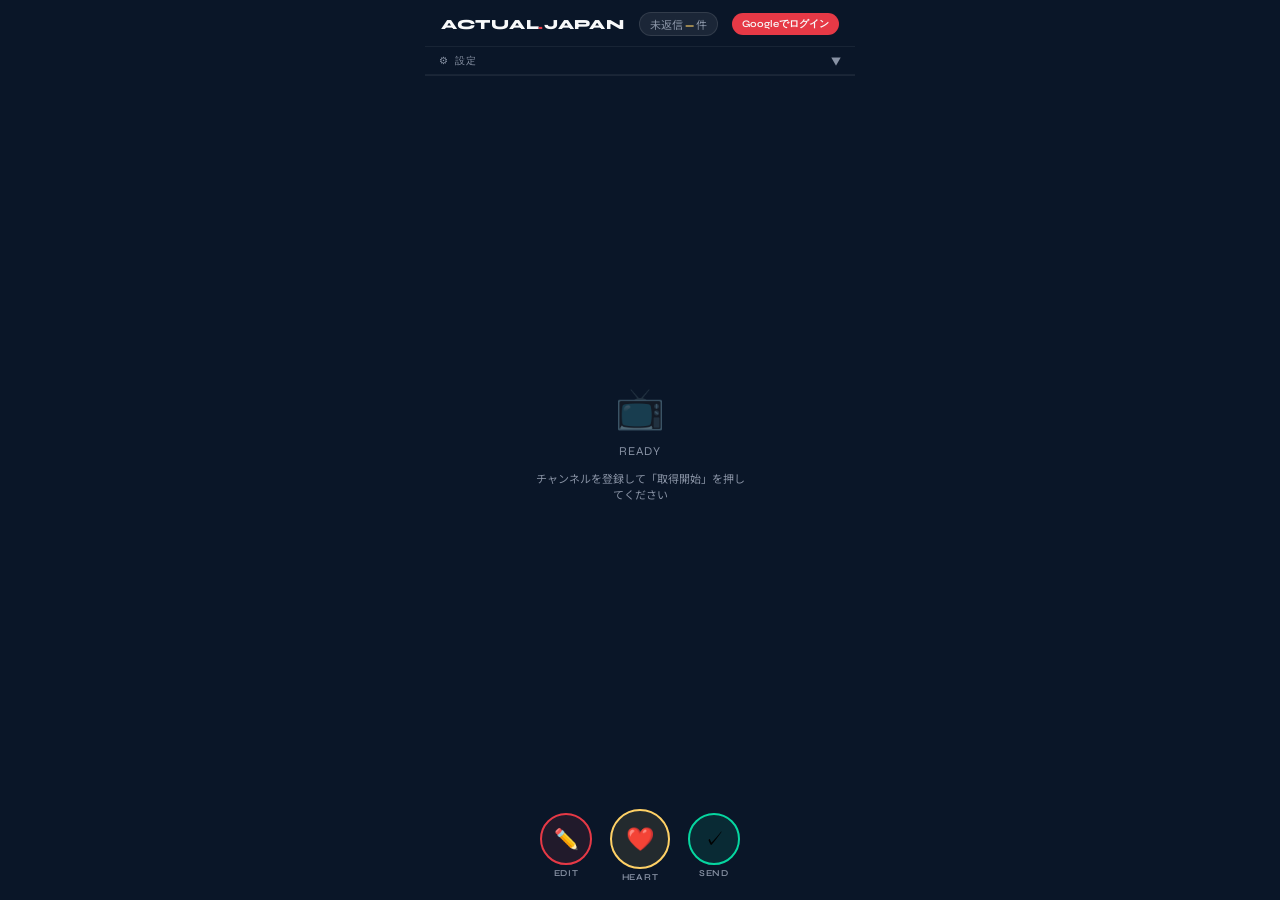
==== commit 7c53a015: "Fix logout button" ====
--- a/youtube-comment-swiper/index.html
+++ b/youtube-comment-swiper/index.html
@@ -5,6 +5,13 @@
     <meta charset="UTF-8">
     <meta name="viewport" content="width=device-width, initial-scale=1.0, maximum-scale=1.0, user-scalable=no">
     <title>ACTUAL JAPAN — Comment Swiper</title>
+
+    <!-- PWA settings -->
+    <link rel="manifest" href="manifest.json">
+    <meta name="theme-color" content="#e63946">
+    <link rel="apple-touch-icon"
+        href="data:image/svg+xml,<svg xmlns=%22http://www.w3.org/2000/svg%22 viewBox=%220 0 100 100%22><text y=%22.9em%22 font-size=%2290%22>💬</text></svg>">
+
     <style>
         @import url('https://fonts.googleapis.com/css2?family=Syne:wght@400;600;800&family=Noto+Sans+JP:wght@400;500;700&display=swap');
 
@@ -958,8 +965,10 @@
     <div class="header">
         <div class="logo">ACTUAL<span>.</span>JAPAN</div>
         <div class="stat-badge">未返信 <b id="count">—</b> 件</div>
-        <div id="authArea">
-            <button class="login-btn" id="loginBtn" onclick="startOAuth()">Googleでログイン</button>
+        <div id="authArea" style="display: flex; align-items: center;">
+            <span id="auth-status" class="login-status" onclick="logout()" style="cursor:pointer; display:none;">●
+                CONNECTED</span>
+            <button class="login-btn" id="login-btn" onclick="startOAuth()">Googleでログイン</button>
         </div>
     </div>
 
@@ -1123,12 +1132,20 @@
             window.location.href = API_BASE_URL + '/api/auth';
         }
 
+        function logout() {
+            localStorage.removeItem('yt_access_token');
+            oauthAccessToken = null;
+            document.getElementById('auth-status').style.display = 'none';
+            document.getElementById('login-btn').style.display = 'block';
+        }
+
         function updateAuthUI() {
-            var area = document.getElementById('authArea');
             if (oauthAccessToken) {
-                area.innerHTML = '<div class="login-status"><div class="login-dot"></div>CONNECTED</div>';
+                document.getElementById('login-btn').style.display = 'none';
+                document.getElementById('auth-status').style.display = 'flex';
             } else {
-                area.innerHTML = '<button class="login-btn" id="loginBtn" onclick="startOAuth()">Googleでログイン</button>';
+                document.getElementById('auth-status').style.display = 'none';
+                document.getElementById('login-btn').style.display = 'block';
             }
         }
 
@@ -2125,6 +2142,17 @@
             for (var i = 0; i < str.length; i++) { h = Math.imul(31, h) + str.charCodeAt(i) | 0; }
             return h;
         }
+
+        // Service Worker registration for PWA
+        if ('serviceWorker' in navigator) {
+            window.addEventListener('load', function () {
+                navigator.serviceWorker.register('service-worker.js').then(function (registration) {
+                    console.log('ServiceWorker registration successful with scope: ', registration.scope);
+                }, function (err) {
+                    console.log('ServiceWorker registration failed: ', err);
+                });
+            });
+        }
     </script>
 </body>
 
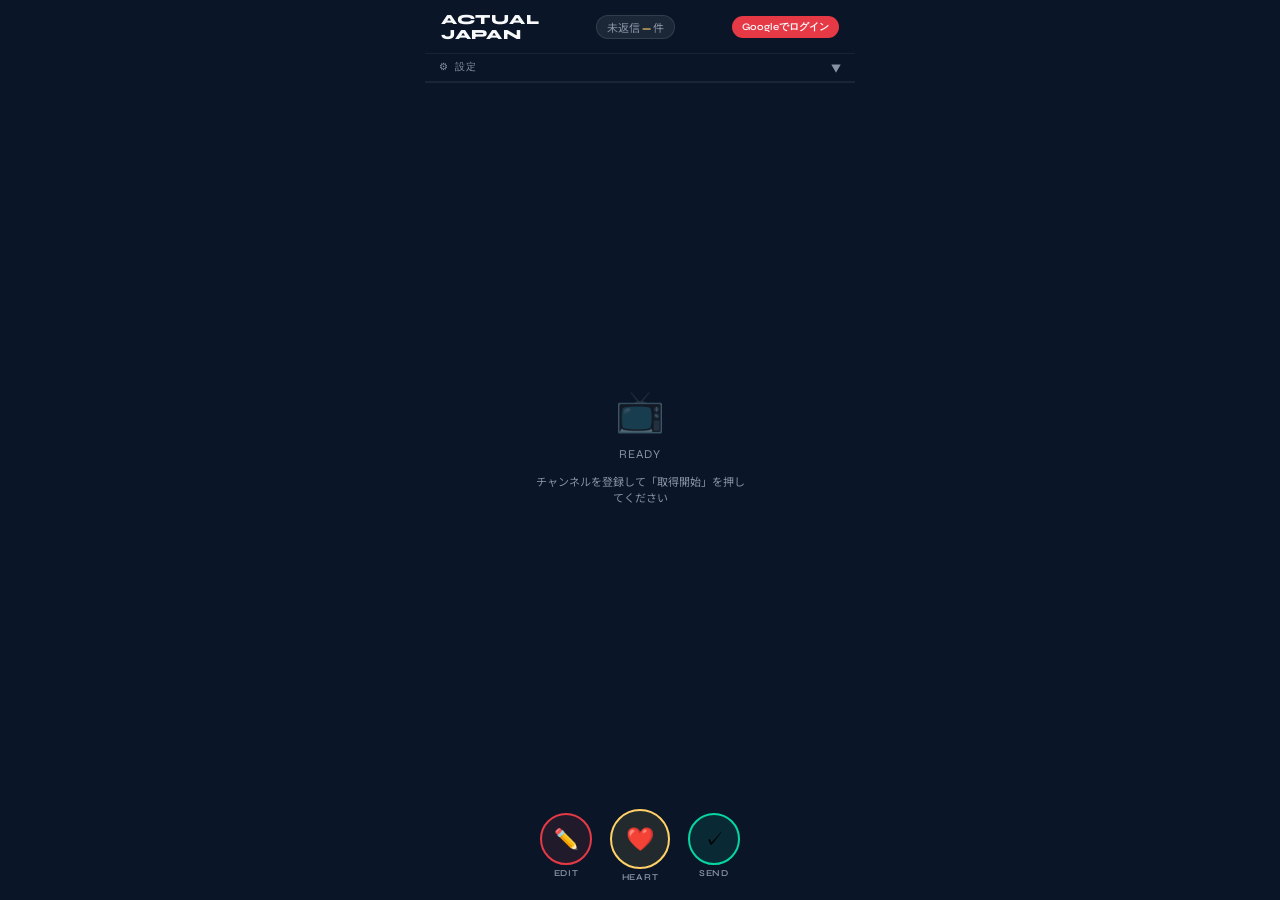
==== commit 1486077a: "Fix header layout" ====
--- a/youtube-comment-swiper/index.html
+++ b/youtube-comment-swiper/index.html
@@ -963,7 +963,7 @@
 
     <!-- Header -->
     <div class="header">
-        <div class="logo">ACTUAL<span>.</span>JAPAN</div>
+        <div class="logo" style="line-height: 1.1;">ACTUAL<br>JAPAN</div>
         <div class="stat-badge">未返信 <b id="count">—</b> 件</div>
         <div id="authArea" style="display: flex; align-items: center;">
             <span id="auth-status" class="login-status" onclick="logout()" style="cursor:pointer; display:none;">●
@@ -1775,32 +1775,7 @@
             // ハートアニメーション
             showHeartBurst();
 
-            if (oauthAccessToken && c.videoId) {
-                showToast('👍 いいね送信中...');
-                fetch(API_BASE_URL + '/api/like', {
-                    method: 'POST',
-                    headers: { 'Content-Type': 'application/json' },
-                    body: JSON.stringify({
-                        videoId: c.videoId,
-                        accessToken: oauthAccessToken
-                    })
-                })
-                    .then(function (r) { return r.json(); })
-                    .then(function (data) {
-                        if (data.success) {
-                            showToast('❤️ 高評価しました！');
-                        } else {
-                            showToast('❌ いいね失敗: ' + (data.error || 'Unknown'));
-                            console.error('Like error:', data);
-                        }
-                    })
-                    .catch(function (err) {
-                        showToast('❌ ネットワークエラー');
-                        console.error('Like request failed:', err);
-                    });
-            } else {
-                showToast('❤️ ハートを押してスキップ（モック）');
-            }
+            showToast('⏭ スキップしました');
 
             setTimeout(function () { currentIdx++; updateTopCard(); }, 340);
         }
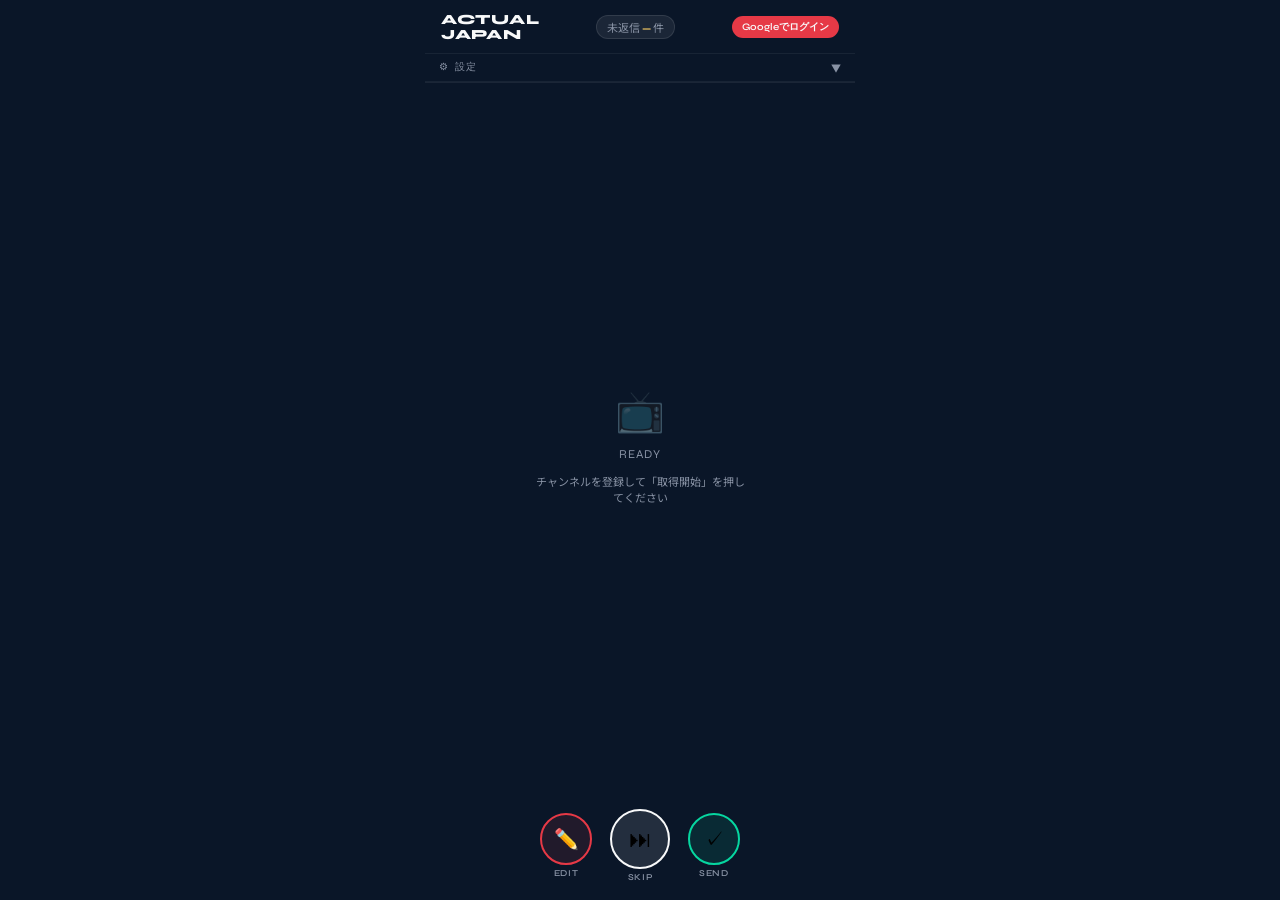
==== commit b530387c: "Change HEART button to SKIP button" ====
--- a/youtube-comment-swiper/index.html
+++ b/youtube-comment-swiper/index.html
@@ -795,9 +795,9 @@
             background: rgba(230, 57, 70, 0.1);
         }
 
-        .btn-heart .btn-circle {
-            border-color: var(--gold);
-            background: rgba(255, 209, 102, 0.1);
+        .btn-skip .btn-circle {
+            border-color: var(--white);
+            background: rgba(255, 255, 255, 0.1);
             width: 60px;
             height: 60px;
             font-size: 23px;
@@ -1059,9 +1059,9 @@
             <div class="btn-circle">✏️</div>
             <div class="btn-label">EDIT</div>
         </button>
-        <button class="btn btn-heart" onclick="swipeUp()">
-            <div class="btn-circle">❤️</div>
-            <div class="btn-label">HEART</div>
+        <button class="btn btn-skip" onclick="swipeUp()">
+            <div class="btn-circle">⏭</div>
+            <div class="btn-label">SKIP</div>
         </button>
         <button class="btn btn-send" onclick="swipeRight()">
             <div class="btn-circle">✓</div>
